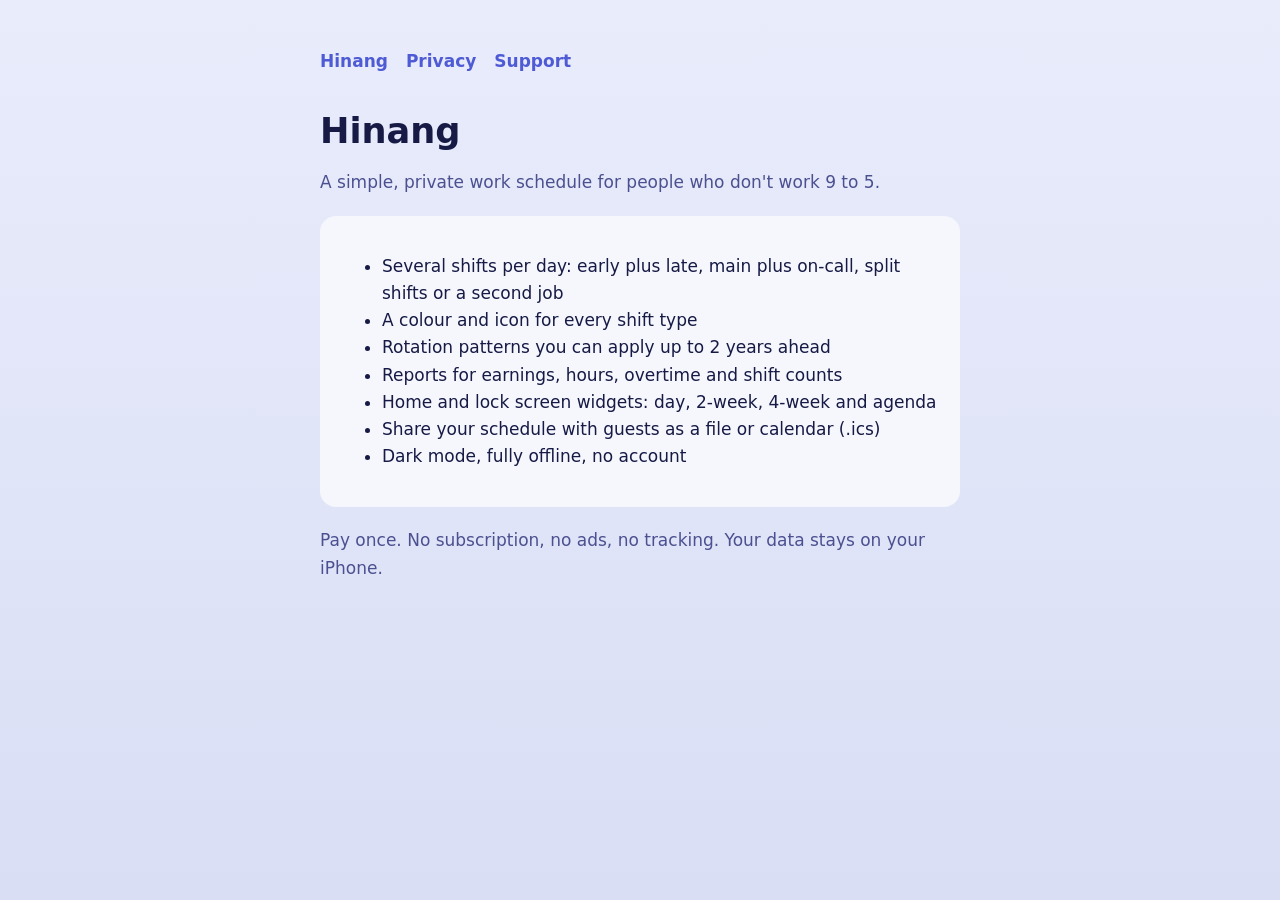
==== index.html @ 6b6b9e63 "feat: Hinang landing, privacy and support pages" ====
<!doctype html><html lang="en"><head><meta charset="utf-8"><meta name="viewport" content="width=device-width,initial-scale=1">
<title>Hinang: Shift Work Calendar</title><meta name="description" content="Hinang is a simple, private work schedule for people who don't work 9 to 5.">
<link rel="stylesheet" href="/style.css"></head><body><main>
<nav><a href="/">Hinang</a><a href="/privacy/">Privacy</a><a href="/support/">Support</a></nav>
<h1>Hinang</h1>
<p class="muted">A simple, private work schedule for people who don't work 9 to 5.</p>
<div class="card"><ul>
<li>Several shifts per day: early plus late, main plus on-call, split shifts or a second job</li>
<li>A colour and icon for every shift type</li>
<li>Rotation patterns you can apply up to 2 years ahead</li>
<li>Reports for earnings, hours, overtime and shift counts</li>
<li>Home and lock screen widgets: day, 2-week, 4-week and agenda</li>
<li>Share your schedule with guests as a file or calendar (.ics)</li>
<li>Dark mode, fully offline, no account</li></ul></div>
<p class="muted">Pay once. No subscription, no ads, no tracking. Your data stays on your iPhone.</p>
</main></body></html>
---- style.css ----
:root { --bg1:#e9ecfb; --bg2:#d9def5; --card:#f6f7fd; --text:#161a45; --muted:#4b5090; --accent:#4f5bd5; }
@media (prefers-color-scheme: dark) { :root { --bg1:#1b2160; --bg2:#0e1236; --card:#222a66; --text:#e9ebff; --muted:#aeb4e8; --accent:#ffc857; } }
* { box-sizing: border-box; }
body { margin:0; min-height:100vh; background:linear-gradient(var(--bg1),var(--bg2)) fixed; color:var(--text);
  font:17px/1.6 ui-rounded,"SF Pro Rounded",system-ui,-apple-system,"Segoe UI",sans-serif; }
main { max-width:680px; margin:0 auto; padding:48px 20px 72px; }
h1 { font-size:2.2rem; line-height:1.15; margin:0 0 8px; }
h2 { font-size:1.2rem; margin:32px 0 6px; }
p, li { color:var(--text); }
.muted { color:var(--muted); }
.card { background:var(--card); border-radius:16px; padding:20px 22px; margin:20px 0; }
a { color:var(--accent); }
nav { display:flex; gap:18px; margin-bottom:36px; font-weight:600; }
nav a { text-decoration:none; }
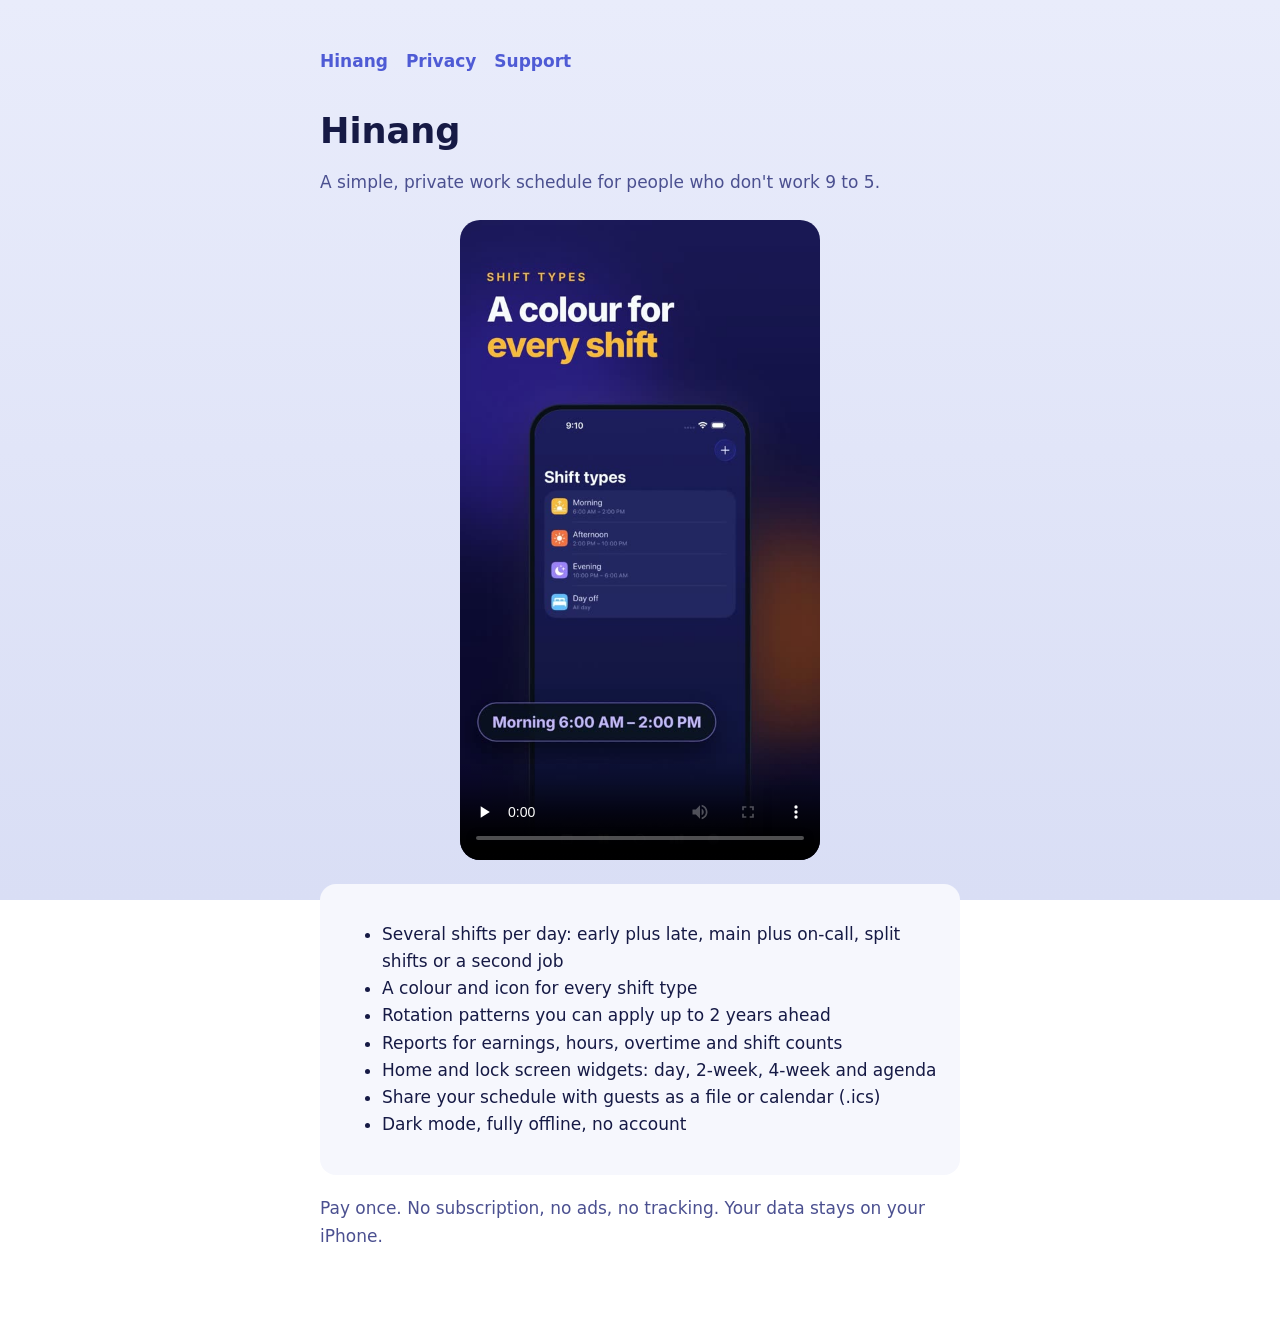
==== commit 4c66b72f: "feat: add showcase video to landing page" ====
--- a/index.html
+++ b/index.html
@@ -4,6 +4,7 @@
 <nav><a href="/">Hinang</a><a href="/privacy/">Privacy</a><a href="/support/">Support</a></nav>
 <h1>Hinang</h1>
 <p class="muted">A simple, private work schedule for people who don't work 9 to 5.</p>
+<video src="/showcase.mp4" poster="/showcase-poster.jpg" controls playsinline preload="none" style="width:100%;max-width:360px;display:block;margin:24px auto;border-radius:20px"></video>
 <div class="card"><ul>
 <li>Several shifts per day: early plus late, main plus on-call, split shifts or a second job</li>
 <li>A colour and icon for every shift type</li>
